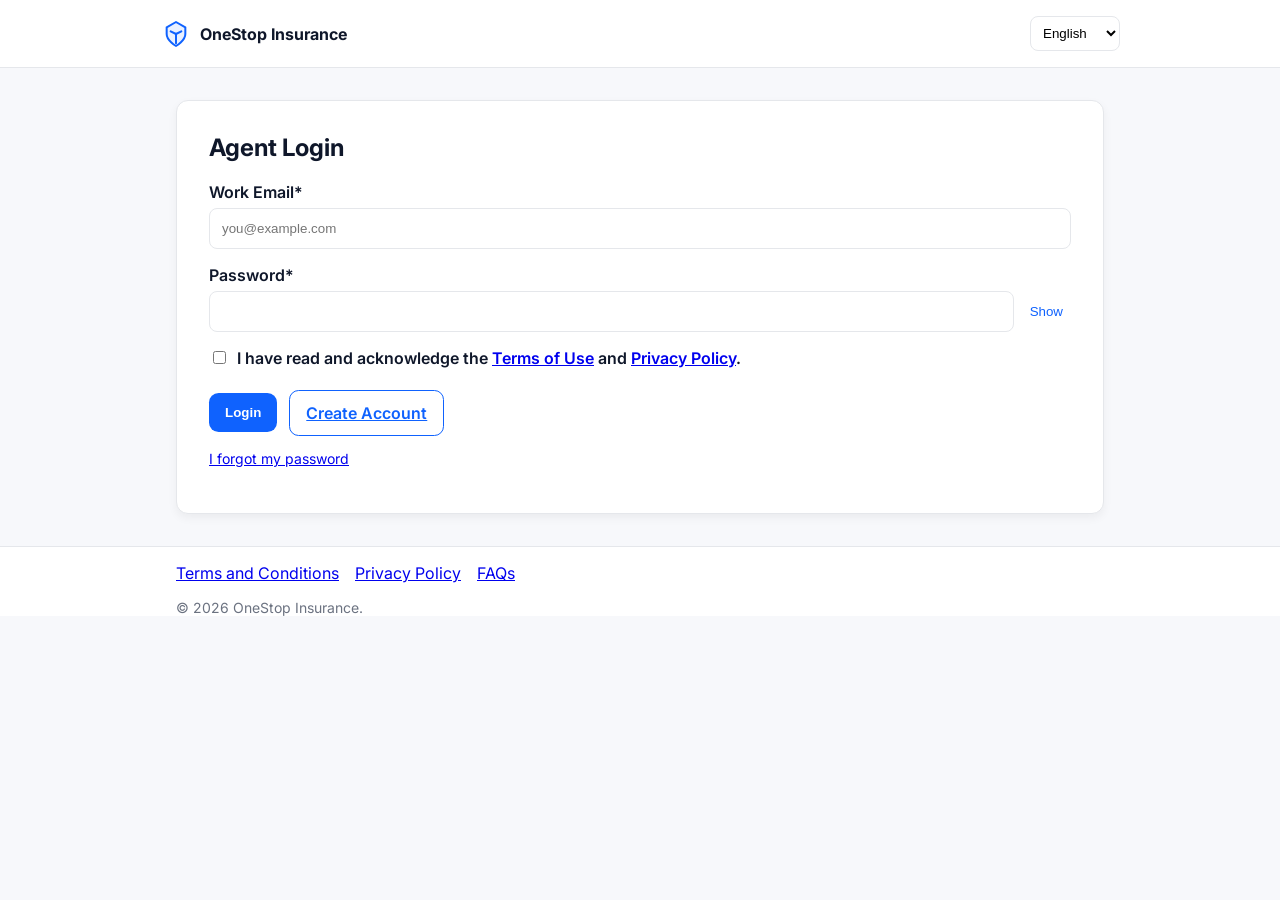
==== index.html @ 5fb595b2 "Add files via upload" ====
<!doctype html>
<html lang="en">
<head>
  <meta charset="utf-8" />
  <meta name="viewport" content="width=device-width, initial-scale=1" />
  <title>Agent Portal – Sign in</title>
  <meta name="description" content="Demo agent portal login page (no real data)." />
  <link href="https://fonts.googleapis.com/css2?family=Inter:wght@400;500;600;700&display=swap" rel="stylesheet">
  <link rel="stylesheet" href="styles.css" />
</head>
<body>
  <a class="skip-link" href="#main">Skip to main content</a>
  <header class="site-header">
    <div class="container header-inner">
      <div class="brand">
        <img src="assets/logo.svg" alt="Company logo" width="32" height="32" />
        <span class="brand-name">OneStop Insurance</span>
      </div>
      <nav aria-label="Utility">
        <ul class="util">
          <li>
           
            <select id="lang" name="lang" aria-label="Select language">
              <option selected>English</option>
              <option>Español</option>
              <option>Français</option>
            </select>
          </li>
        </ul>
      </nav>
    </div>
  </header>
  <main id="main" class="container">
    <section class="card">
      <h1>Agent Login</h1>
      <form id="loginForm" novalidate>
        <div class="field">
          <label for="email">Work Email<span aria-hidden="true">*</span></label>
          <input id="email" name="email" type="email" inputmode="email" autocomplete="username" required placeholder="you@example.com" />
        </div>
        <div class="field">
          <label for="password">Password<span aria-hidden="true">*</span></label>
          <div class="password-wrap">
            <input id="password" name="password" type="password" autocomplete="current-password" minlength="1" required />
            <button type="button" class="link" id="togglePw" aria-controls="password" aria-pressed="false">Show</button>
          </div>
        </div>
        <div class="field checkbox">
          <input type="checkbox" id="agree" name="agree" required />
          <label for="agree">I have read and acknowledge the <a href="terms.html" target="_blank" rel="noopener">Terms of Use</a> and <a href="privacy.html" target ="_blank" rel="noopener">Privacy Policy</a>.</label>
        </div>
       
        <div class="actions">
          <button type="submit" class="btn" id="loginBtn">Login</button>
          <a class="btn btn-secondary" href="#" id="createAccount">Create Account</a>
        </div>
        <p class="small"><a href="#" id="forgot">I forgot my password</a></p>
      </form>
    </section>
  </main>
  <footer class="site-footer">
    <div class="container">
      <nav aria-label="Footer">
        <ul class="footer-links">
          <li><a href="terms.html">Terms and Conditions</a></li>
          <li><a href="privacy.html">Privacy Policy</a></li>
          <li><a href="faq.html">FAQs</a></li>
        </ul>
      </nav>
      <p class="muted small">© <span id="year"></span> OneStop Insurance.</p>
    </div>
  </footer>
  <script src="app.js"></script>
</body>
</html>
---- styles.css ----
/* Global site styles */
:root{ --bg:#f7f8fb; --card:#ffffff; --ink:#0f172a; --muted:#6b7280; --primary:#0f62fe; --primary-600:#0b57d0; --ring:#bcd2ff; --border:#e5e7eb; }
*{box-sizing:border-box}
html,body{height:100%}
body{margin:0;font-family:Inter,system-ui,-apple-system,Segoe UI,Roboto,Helvetica,Arial,sans-serif;background:var(--bg);color:var(--ink);}
.container{max-width:960px;margin-inline:auto;padding:0 1rem}
.skip-link{position:absolute;left:-9999px;top:auto;width:1px;height:1px;overflow:hidden}
.skip-link:focus{left:1rem;top:1rem;width:auto;height:auto;background:#fff;padding:.5rem .75rem;border-radius:.5rem;box-shadow:0 1px 3px rgba(0,0,0,.1)}
.site-header{background:#fff;border-bottom:1px solid var(--border)}
.header-inner{display:flex;align-items:center;justify-content:space-between;padding:1rem 0}
.brand{display:flex;align-items:center;gap:.5rem}
.brand-name{font-weight:700}
.util{list-style:none;margin:0;padding:0;display:flex;gap:1rem;align-items:center}
.util select{padding:.5rem;border:1px solid var(--border);border-radius:.5rem;background:#fff}
.card{background:var(--card);margin:2rem 0;padding:2rem;border-radius:12px;box-shadow:0 4px 10px rgba(2,6,23,.05);border:1px solid var(--border)}
.card h1{margin-top:0}
.field{margin-bottom:1rem}
.field label{display:block;font-weight:600;margin-bottom:.375rem}
.field input[type=email], .field input[type=password]{width:100%;padding:.75rem;border:1px solid var(--border);border-radius:8px;outline:none}
.password-wrap{display:flex;align-items:center}
.password-wrap input{flex:1}
.link{margin-left:.5rem;background:none;border:none;color:var(--primary);cursor:pointer;padding:.25rem .5rem;border-radius:.5rem}
.link:focus{outline:2px solid var(--ring)}
.checkbox{display:flex;gap:.5rem;align-items:flex-start}
.btn{background:var(--primary);color:#fff;border:none;padding:.75rem 1rem;border-radius:.6rem;cursor:pointer;font-weight:600}
.btn:hover{background:var(--primary-600)}
.btn:disabled{opacity:.6;cursor:not-allowed}
.btn-secondary{background:#fff;color:var(--primary);border:1px solid var(--primary)}
.actions{display:flex;gap:.75rem;align-items:center}
.small{font-size:.875rem}
.muted{color:var(--muted)}
.site-footer{border-top:1px solid var(--border);background:#fff}
.footer-links{display:flex;gap:1rem;list-style:none;margin:1rem 0;padding:0;flex-wrap:wrap}
.grid{display:grid;gap:1rem;grid-template-columns:repeat(auto-fit,minmax(230px,1fr))}
.plan{border:1px solid var(--border);background:#fff;border-radius:12px;padding:1rem}
.plan.selected{outline:3px solid var(--ring)}
.price{font-weight:700;margin:.5rem 0}
.divider{border-top:1px solid var(--border);margin:1.5rem 0}
.two{display:grid;grid-template-columns:1fr 1fr;gap:1rem}
@media (max-width:640px){.two{grid-template-columns:1fr}}
/* User menu */
.user-menu{position:relative}
.user-button{display:flex;align-items:center;gap:.5rem;background:#fff;border:1px solid var(--border);border-radius:9999px;padding:.4rem .75rem;cursor:pointer}
.user-button:hover{box-shadow:0 1px 3px rgba(0,0,0,.06)}
.user-email{font-size:.875rem;color:var(--ink)}
.user-avatar{width:28px;height:28px;border-radius:50%;background:#e6efff;color:#0f62fe;display:inline-flex;align-items:center;justify-content:center;font-weight:700}
.menu{position:absolute;right:0;top:calc(100% + 6px);background:#fff;border:1px solid var(--border);border-radius:.6rem;box-shadow:0 8px 24px rgba(0,0,0,.08);padding:.25rem 0;min-width:200px;z-index:10;display:none}
.menu.open{display:block}
.menu a, .menu button{display:flex;gap:.5rem;align-items:center;width:100%;background:none;border:none;text-align:left;padding:.6rem .75rem;color:var(--ink);font-size:.9rem;cursor:pointer}
.menu a:hover, .menu button:hover{background:#f5f7fb}
.menu .section{padding:.35rem .75rem;color:var(--muted);font-size:.75rem}
.menu .divider{height:1px;background:var(--border);margin:.25rem 0}
/* Plans inputs */
.plans-page .field label{display:block;font-weight:600;margin:0 0 .375rem}
.plans-page .field input, .plans-page .field select, .plans-page .field textarea{width:100%;box-sizing:border-box;background:#ffffff;color:#0f172a;border:1px solid #cfd7e6;border-radius:8px;padding:.70rem .90rem;line-height:1.35;min-height:42px;box-shadow:inset 0 1px 2px rgba(16,24,40,.04);transition:box-shadow .15s ease, border-color .15s ease}
.plans-page .field input::placeholder,.plans-page .field textarea::placeholder{color:#9aa5b1}
.plans-page .field input:focus, .plans-page .field select:focus, .plans-page .field textarea:focus{outline:none;border-color:#1e64f0;box-shadow:0 0 0 3px rgba(30,100,240,.15)}
.plans-page .field select{appearance:none;-webkit-appearance:none;-moz-appearance:none;background-image:linear-gradient(45deg, transparent 50%, #475569 50%),linear-gradient(135deg, #475569 50%, transparent 50%);background-position:calc(100% - 22px) 52%, calc(100% - 16px) 52%;background-size:6px 6px, 6px 6px;background-repeat:no-repeat;padding-right:2.25rem}
/* Validation helpers */
.is-invalid{border-color:#b91c1c !important; box-shadow:0 0 0 3px rgba(185,28,28,.12) !important}
.error-text{color:#b91c1c;font-size:.8rem;margin:.25rem 0 0}
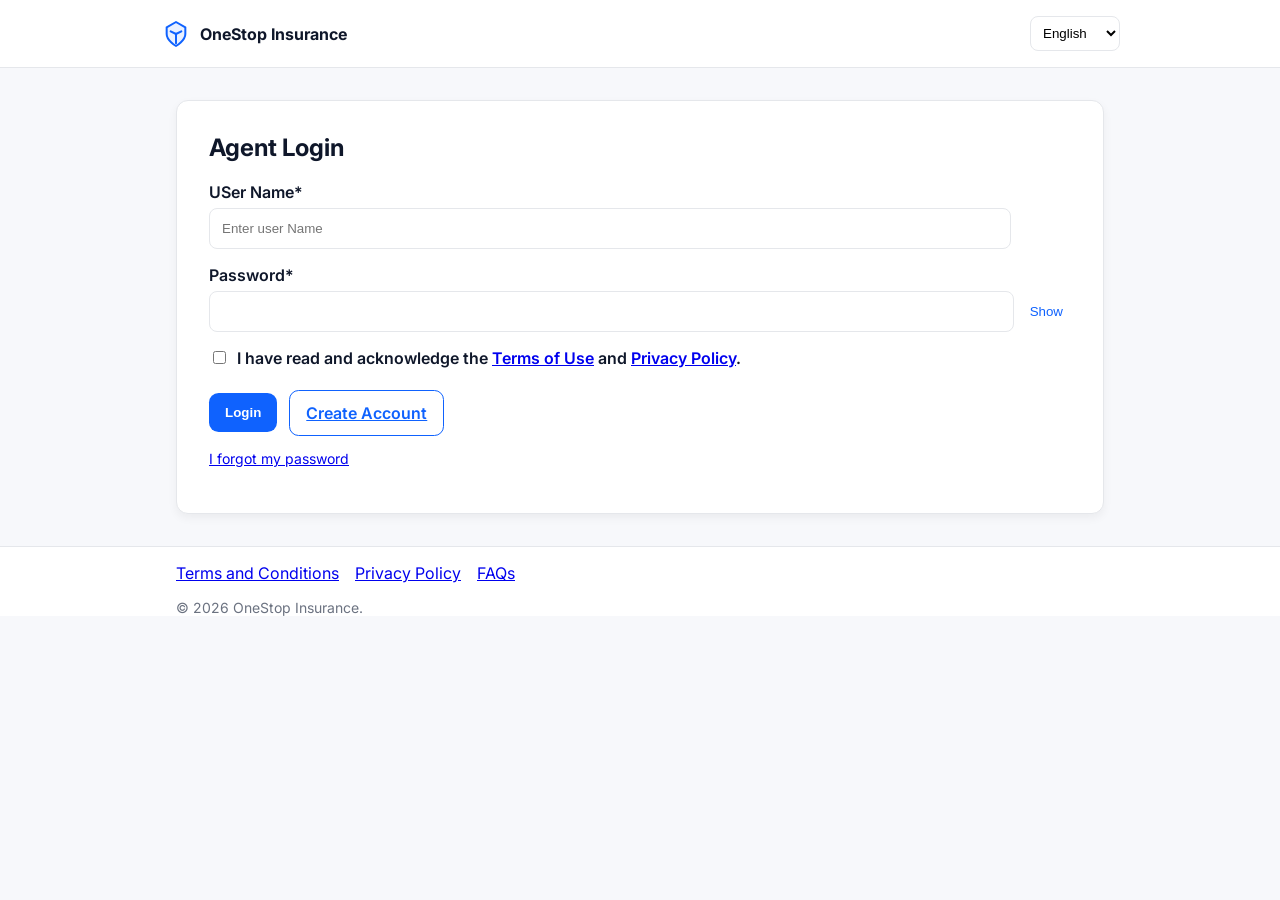
==== commit 3305b667: "Add files via upload" ====
--- a/index.html
+++ b/index.html
@@ -35,8 +35,8 @@
       <h1>Agent Login</h1>
       <form id="loginForm" novalidate>
         <div class="field">
-          <label for="email">Work Email<span aria-hidden="true">*</span></label>
-          <input id="email" name="email" type="email" inputmode="email" autocomplete="username" required placeholder="you@example.com" />
+          <label for="email">USer Name<span aria-hidden="true">*</span></label>
+          <input  style="width:93%" id="email" name="email" type="email" inputmode="email" autocomplete="username" required placeholder="Enter user Name" />
         </div>
         <div class="field">
           <label for="password">Password<span aria-hidden="true">*</span></label>
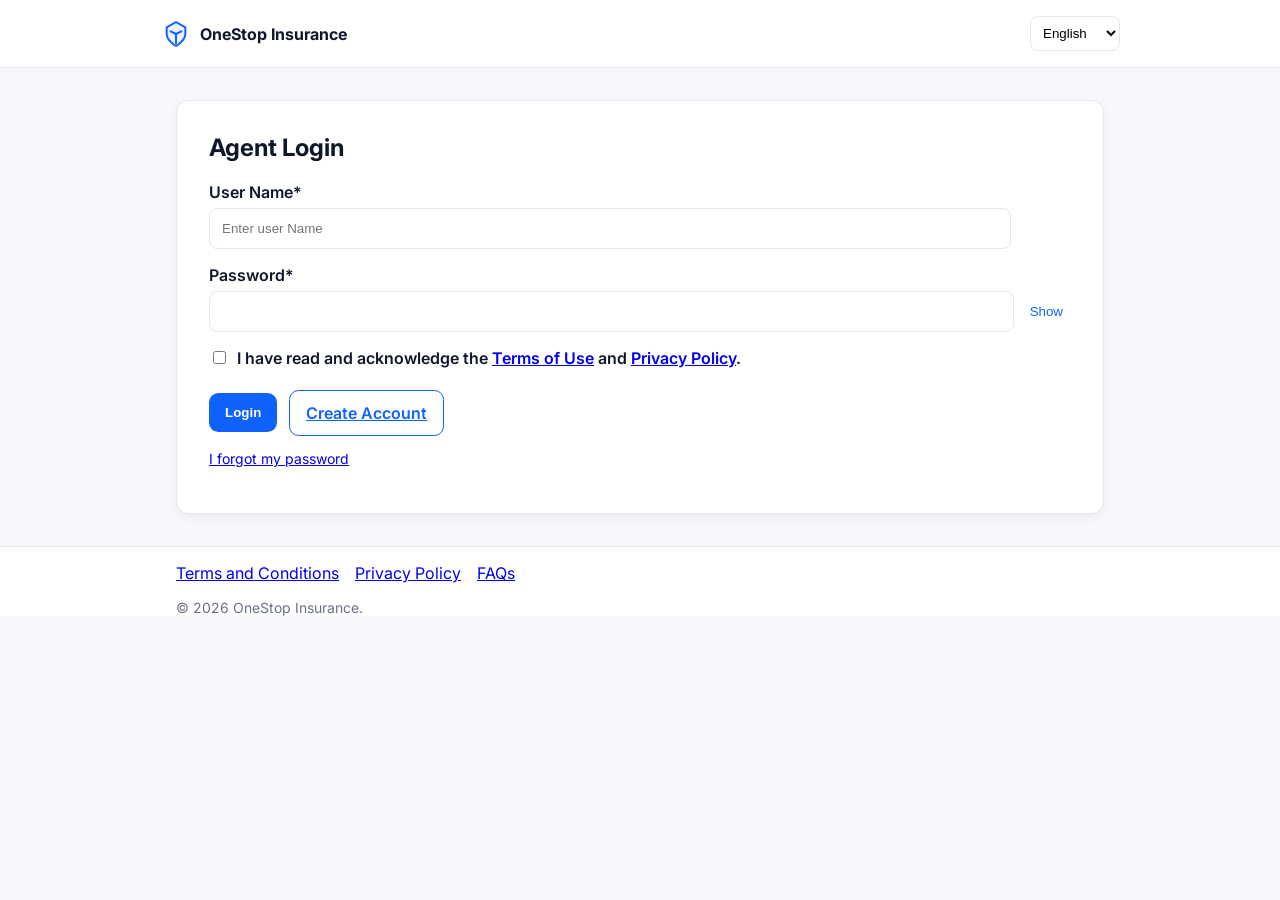
==== commit e21c513b: "Add files via upload" ====
--- a/index.html
+++ b/index.html
@@ -35,7 +35,7 @@
       <h1>Agent Login</h1>
       <form id="loginForm" novalidate>
         <div class="field">
-          <label for="email">USer Name<span aria-hidden="true">*</span></label>
+          <label for="email">User Name<span aria-hidden="true">*</span></label>
           <input  style="width:93%" id="email" name="email" type="email" inputmode="email" autocomplete="username" required placeholder="Enter user Name" />
         </div>
         <div class="field">
